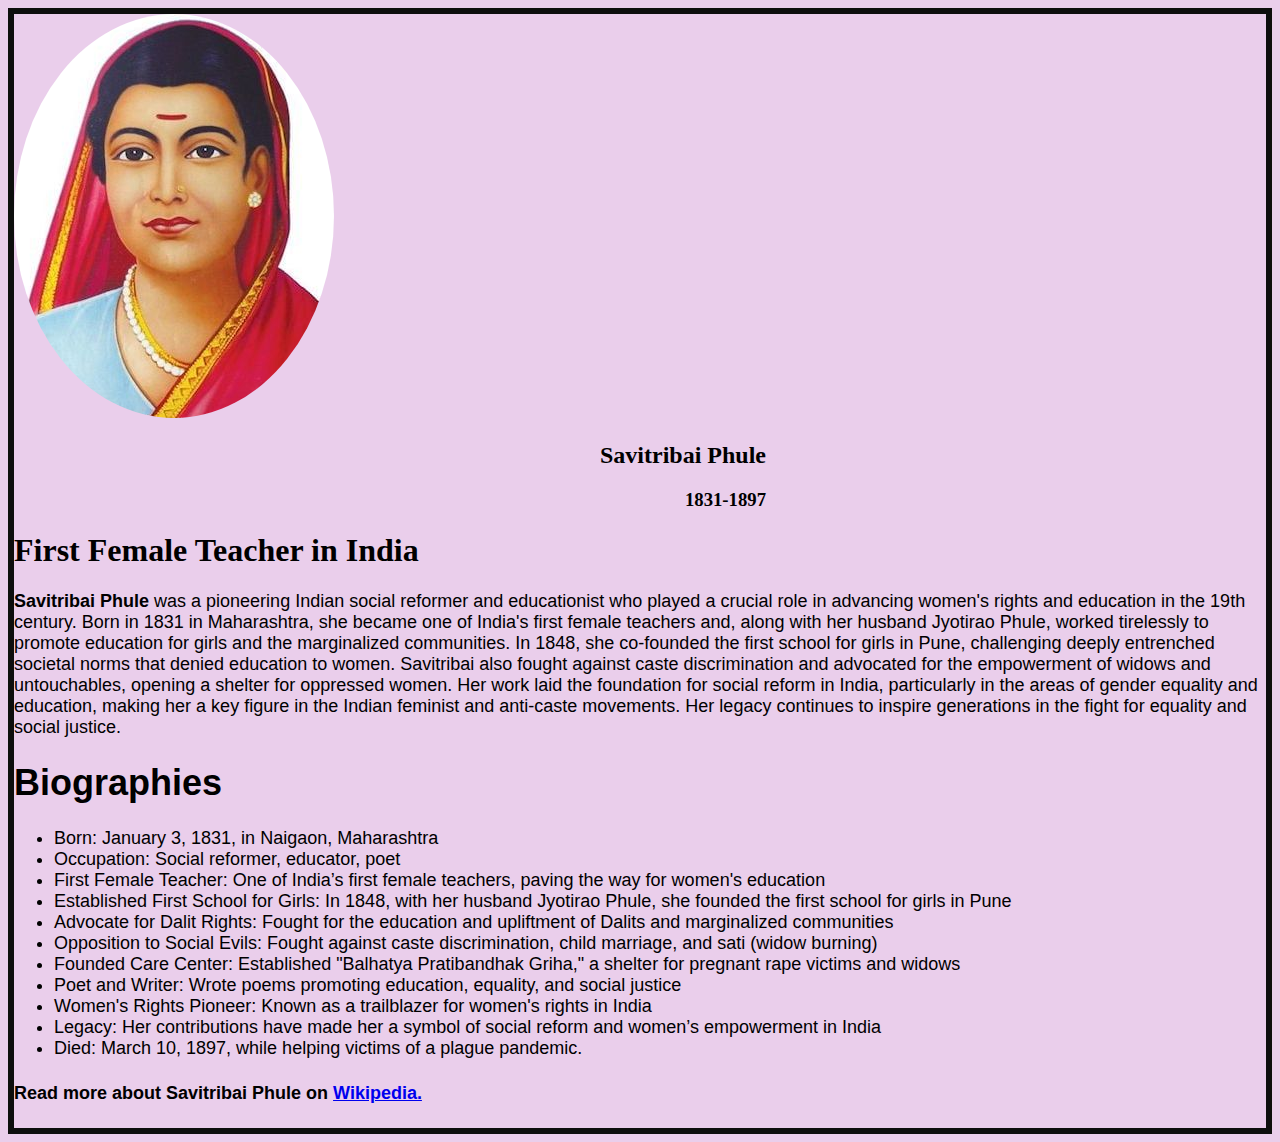
==== Project1-Tribute Website/index.html @ 47562bf8 "First commit" ====
<!DOCTYPE html>
<html lang="en">
<head>
    <meta charset="UTF-8">
    <meta name="viewport" content="width=device-width, initial-scale=1.0">
    <title>Tribute Website</title>
    <link rel="stylesheet" href="style.css"></style>
</head>
<body>
    <img src="images/Savitribai_Phule.jpeg" alt="SavitribaiPhule"/>
    <h2 class="Detail">Savitribai Phule</h2>
    <h3 class="Detail">1831-1897</h3>
    <h1>First Female Teacher in India</h1>
    <section class="bulletpoints">
        <p><strong>Savitribai Phule</strong> was a pioneering Indian social reformer and educationist who played a crucial role in advancing women's rights and education in the 19th century. Born in 1831 in Maharashtra, she became one of India's first female teachers and, along with her husband Jyotirao Phule, worked tirelessly to promote education for girls and the marginalized communities. In 1848, she co-founded the first school for girls in Pune, challenging deeply entrenched societal norms that denied education to women. Savitribai also fought against caste discrimination and advocated for the empowerment of widows and untouchables, opening a shelter for oppressed women. Her work laid the foundation for social reform in India, particularly in the areas of gender equality and education, making her a key figure in the Indian feminist and anti-caste movements. Her legacy continues to inspire generations in the fight for equality and social justice.</p>
        <h1 class="Biography">Biographies</h1>
        <ul class="bulletpoints">
            <li>Born: January 3, 1831, in Naigaon, Maharashtra</li>
            <li>Occupation: Social reformer, educator, poet</li>
           <li>First Female Teacher: One of India’s first female teachers, paving the way for women's education</li>     
            <li>Established First School for Girls: In 1848, with her husband Jyotirao Phule, she founded the first school for girls in Pune</li>   
               <li> Advocate for Dalit Rights: Fought for the education and upliftment of Dalits and marginalized communities</li>
                <li>Opposition to Social Evils: Fought against caste discrimination, child marriage, and sati (widow burning)</li>
                <li>Founded Care Center: Established "Balhatya Pratibandhak Griha," a shelter for pregnant rape victims and widows</li>
                <li>Poet and Writer: Wrote poems promoting education, equality, and social justice</li>
               <li>Women's Rights Pioneer: Known as a trailblazer for women's rights in India</li> 
              <li>Legacy: Her contributions have made her a symbol of social reform and women’s empowerment in India</li>  
              <li>Died: March 10, 1897, while helping victims of a plague pandemic.</li>  
        </ul>
        <h4>Read more about Savitribai Phule on <a href="https://en.wikipedia.org/wiki/Savitribai_Phule">Wikipedia.</a></h4>
        </section>
      
</body>
</html>
---- Project1-Tribute Website/style.css ----
body{
    background-color: rgb(234, 206, 235);
    border: 6px solid #0d0e0d;
}
img{
    border-radius: 100%;
}
.Detail{
    text-align: right;
    justify-content: center;
    font-family:Cambria, Cochin, Georgia, Times, 'Times New Roman', serif;
    position: relative;
    right:500px;
   
}
.Biography{
    font-family:'Franklin Gothic Medium', 'Arial Narrow', Arial, sans-serif
}
.bulletpoints{
    font-family: 'Segoe UI', Tahoma, Geneva, Verdana, sans-serif;
font-size: large;
}
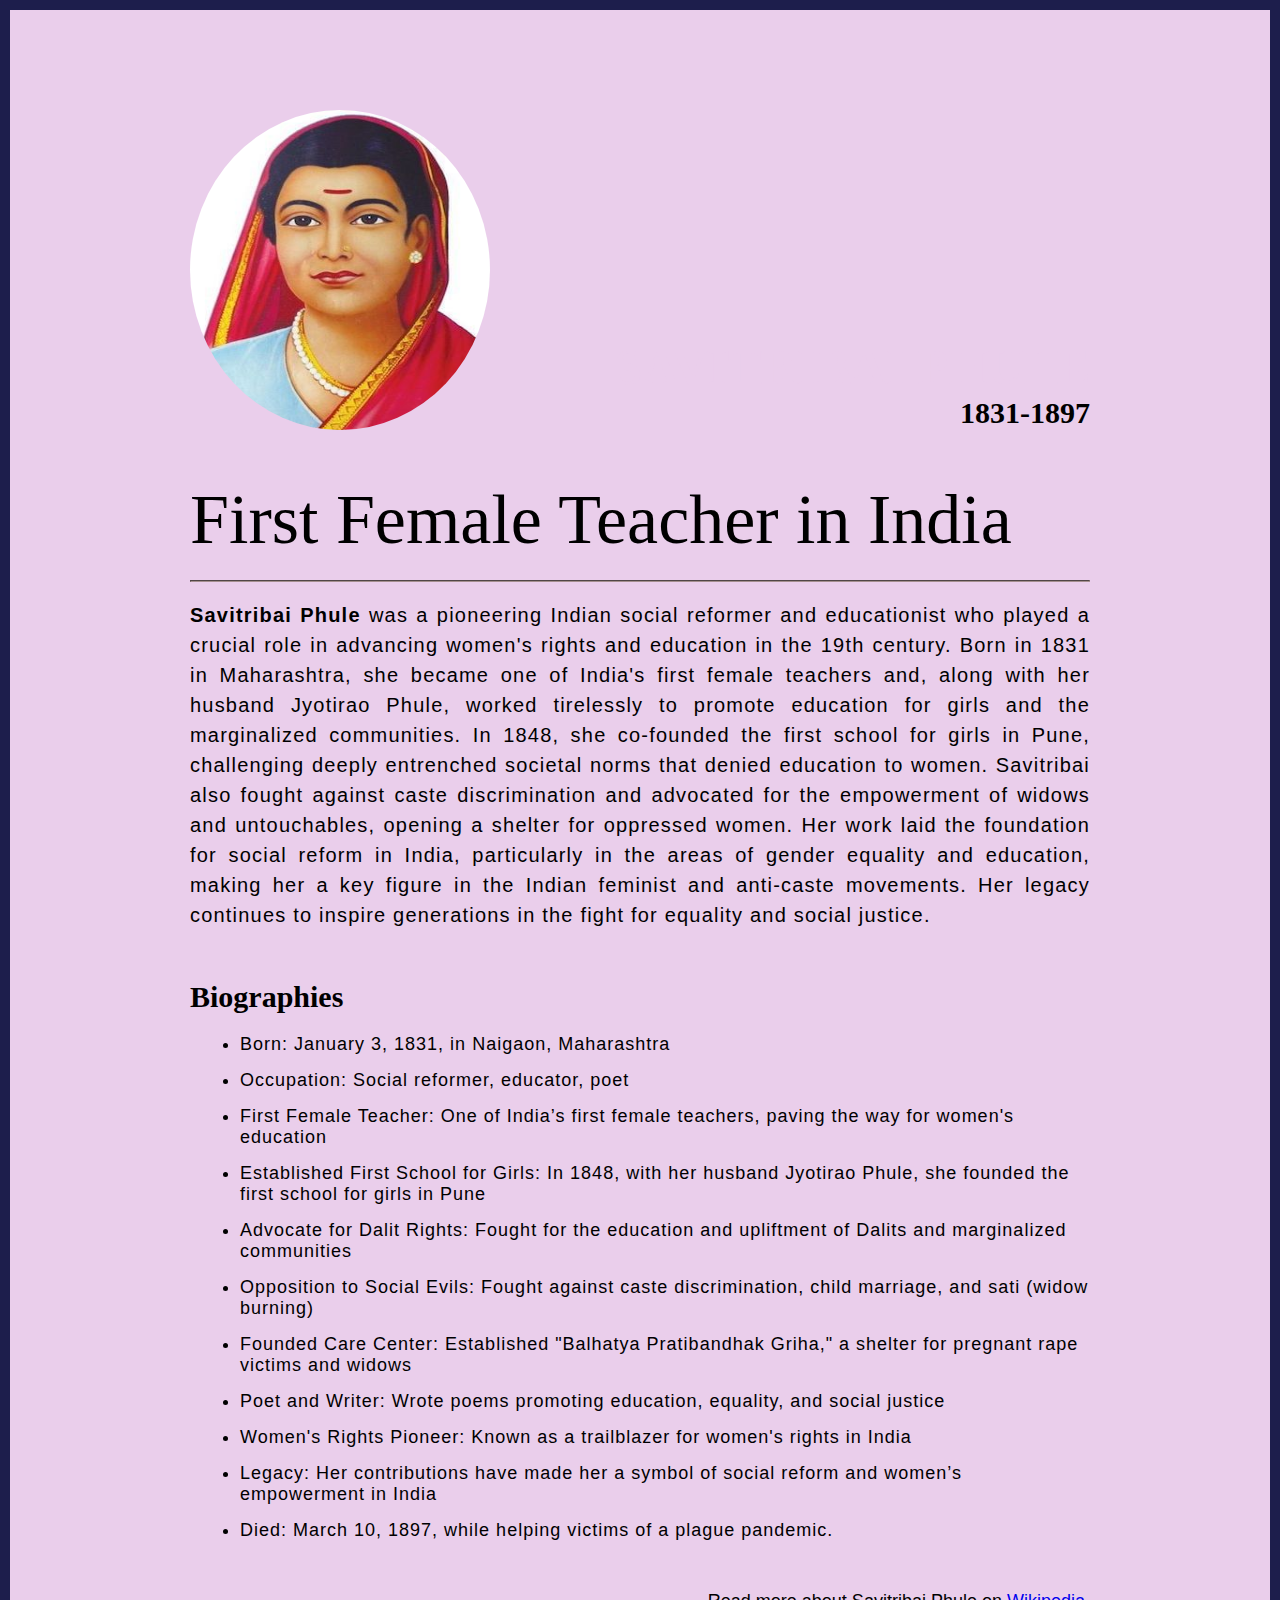
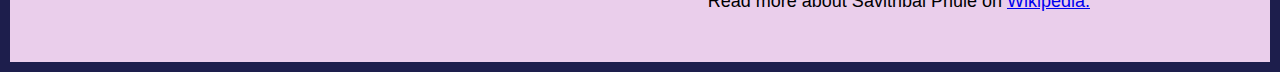
==== commit e03b1801: "changes updated" ====
--- a/Project1-Tribute Website/index.html
+++ b/Project1-Tribute Website/index.html
@@ -1,34 +1,69 @@
 <!DOCTYPE html>
 <html lang="en">
+
 <head>
     <meta charset="UTF-8">
     <meta name="viewport" content="width=device-width, initial-scale=1.0">
     <title>Tribute Website</title>
-    <link rel="stylesheet" href="style.css"></style>
+    <link rel="stylesheet" href="style.css">
+    </style>
 </head>
+
 <body>
-    <img src="images/Savitribai_Phule.jpeg" alt="SavitribaiPhule"/>
-    <h2 class="Detail">Savitribai Phule</h2>
-    <h3 class="Detail">1831-1897</h3>
-    <h1>First Female Teacher in India</h1>
-    <section class="bulletpoints">
-        <p><strong>Savitribai Phule</strong> was a pioneering Indian social reformer and educationist who played a crucial role in advancing women's rights and education in the 19th century. Born in 1831 in Maharashtra, she became one of India's first female teachers and, along with her husband Jyotirao Phule, worked tirelessly to promote education for girls and the marginalized communities. In 1848, she co-founded the first school for girls in Pune, challenging deeply entrenched societal norms that denied education to women. Savitribai also fought against caste discrimination and advocated for the empowerment of widows and untouchables, opening a shelter for oppressed women. Her work laid the foundation for social reform in India, particularly in the areas of gender equality and education, making her a key figure in the Indian feminist and anti-caste movements. Her legacy continues to inspire generations in the fight for equality and social justice.</p>
-        <h1 class="Biography">Biographies</h1>
-        <ul class="bulletpoints">
-            <li>Born: January 3, 1831, in Naigaon, Maharashtra</li>
-            <li>Occupation: Social reformer, educator, poet</li>
-           <li>First Female Teacher: One of India’s first female teachers, paving the way for women's education</li>     
-            <li>Established First School for Girls: In 1848, with her husband Jyotirao Phule, she founded the first school for girls in Pune</li>   
-               <li> Advocate for Dalit Rights: Fought for the education and upliftment of Dalits and marginalized communities</li>
-                <li>Opposition to Social Evils: Fought against caste discrimination, child marriage, and sati (widow burning)</li>
-                <li>Founded Care Center: Established "Balhatya Pratibandhak Griha," a shelter for pregnant rape victims and widows</li>
-                <li>Poet and Writer: Wrote poems promoting education, equality, and social justice</li>
-               <li>Women's Rights Pioneer: Known as a trailblazer for women's rights in India</li> 
-              <li>Legacy: Her contributions have made her a symbol of social reform and women’s empowerment in India</li>  
-              <li>Died: March 10, 1897, while helping victims of a plague pandemic.</li>  
-        </ul>
-        <h4>Read more about Savitribai Phule on <a href="https://en.wikipedia.org/wiki/Savitribai_Phule">Wikipedia.</a></h4>
-        </section>
-      
+    <div class="container">
+        <div class="content">
+            <section class="top_section">
+                <div class="image_container">
+                    <img src="images/Savitribai_Phule.jpeg" alt="SavitribaiPhule" />
+                </div>
+                <div>
+                    <h1>Savitribai Phule</h1>
+                    <h4>1831-1897</h4>
+                </div>
+            </section>
+            <section class="about_section">
+                <h2>First Female Teacher in India</h2><hr>
+                <br>
+                <p><strong>Savitribai Phule</strong> was a pioneering Indian social reformer and educationist who played
+                    a crucial role in advancing women's rights and education in the 19th century. Born in 1831 in
+                    Maharashtra, she became one of India's first female teachers and, along with her husband Jyotirao
+                    Phule, worked tirelessly to promote education for girls and the marginalized communities. In 1848,
+                    she co-founded the first school for girls in Pune, challenging deeply entrenched societal norms that
+                    denied education to women. Savitribai also fought against caste discrimination and advocated for the
+                    empowerment of widows and untouchables, opening a shelter for oppressed women. Her work laid the
+                    foundation for social reform in India, particularly in the areas of gender equality and education,
+                    making her a key figure in the Indian feminist and anti-caste movements. Her legacy continues to
+                    inspire generations in the fight for equality and social justice.</p>
+            </section>
+
+            <section class="biography_section">
+                <h3>Biographies</h3>
+                <ul>
+                    <li>Born: January 3, 1831, in Naigaon, Maharashtra</li>
+                    <li>Occupation: Social reformer, educator, poet</li>
+                    <li>First Female Teacher: One of India’s first female teachers, paving the way for women's education
+                    </li>
+                    <li>Established First School for Girls: In 1848, with her husband Jyotirao Phule, she founded the
+                        first school for girls in Pune</li>
+                    <li> Advocate for Dalit Rights: Fought for the education and upliftment of Dalits and marginalized
+                        communities</li>
+                    <li>Opposition to Social Evils: Fought against caste discrimination, child marriage, and sati (widow
+                        burning)</li>
+                    <li>Founded Care Center: Established "Balhatya Pratibandhak Griha," a shelter for pregnant rape
+                        victims and widows</li>
+                    <li>Poet and Writer: Wrote poems promoting education, equality, and social justice</li>
+                    <li>Women's Rights Pioneer: Known as a trailblazer for women's rights in India</li>
+                    <li>Legacy: Her contributions have made her a symbol of social reform and women’s empowerment in
+                        India</li>
+                    <li>Died: March 10, 1897, while helping victims of a plague pandemic.</li>
+                </ul>
+            </section>
+            <footer>
+                <p>Read more about Savitribai Phule on <a
+                        href="https://en.wikipedia.org/wiki/Savitribai_Phule">Wikipedia.</a></p>
+            </footer>
+        </div>
+    </div>
 </body>
+
 </html>--- a/Project1-Tribute Website/style.css
+++ b/Project1-Tribute Website/style.css
@@ -1,22 +1,83 @@
-body{
-    background-color: rgb(234, 206, 235);
-    border: 6px solid #0d0e0d;
+* {
+  margin: 0;
+  padding: 0;
+  box-sizing: border-box;
 }
-img{
-    border-radius: 100%;
+.container {
+  background-color: rgb(234, 206, 235);
+  min-height: 100vh;
+  border: 10px solid #1d1e4c;
 }
-.Detail{
-    text-align: right;
-    justify-content: center;
-    font-family:Cambria, Cochin, Georgia, Times, 'Times New Roman', serif;
-    position: relative;
-    right:500px;
-   
+.content {
+  max-width: 900px;
+  margin: 0 auto;
 }
-.Biography{
-    font-family:'Franklin Gothic Medium', 'Arial Narrow', Arial, sans-serif
+.image_container {
+  border-radius: 100%;
+  overflow: hidden;
 }
-.bulletpoints{
-    font-family: 'Segoe UI', Tahoma, Geneva, Verdana, sans-serif;
-font-size: large;
-}+.image_container,
+img {
+  width: 300px;
+  height: 320px;
+}
+.top_section {
+  margin-top: 100px;
+  display: flex;
+  justify-content: space-between;
+  align-items: flex-end;
+}
+.top_section h1 {
+  font-size: 50px;
+  font-weight: bold;
+  color: rgb(234, 206, 235);
+  text-transform: uppercase;
+}
+.top_section h4 {
+  font-size: 30px;
+  text-align: end;
+}
+.about_section {
+  margin-top: 50px;
+}
+.about_section h2 {
+  font-size: 70px;
+  font-weight: 400;
+  margin-bottom: 20px;
+}
+.about_section p {
+  font-size: 20px;
+  line-height: 30px;
+  letter-spacing: 1.2px;
+  text-align: justify;
+  font-family:Arial, Helvetica, sans-serif
+}
+.biography_section {
+  margin: 50px 0;
+}
+hr{
+    border-color: rgb(165, 143, 143);
+}
+.biography_section h3 {
+  margin-bottom: 20px;
+  font-size: 30px;
+}
+.biography_section ul {
+  margin-left: 50px;
+}
+.biography_section li {
+  font-size: 18px;
+  margin-bottom: 15px;
+  letter-spacing: 1px;
+  font-family:Arial, Helvetica, sans-serif
+ 
+}
+footer {
+  margin: 50px 0;
+
+}
+footer p {
+  text-align: end;
+  font-size: large;
+  font-family:Arial, Helvetica, sans-serif
+}
